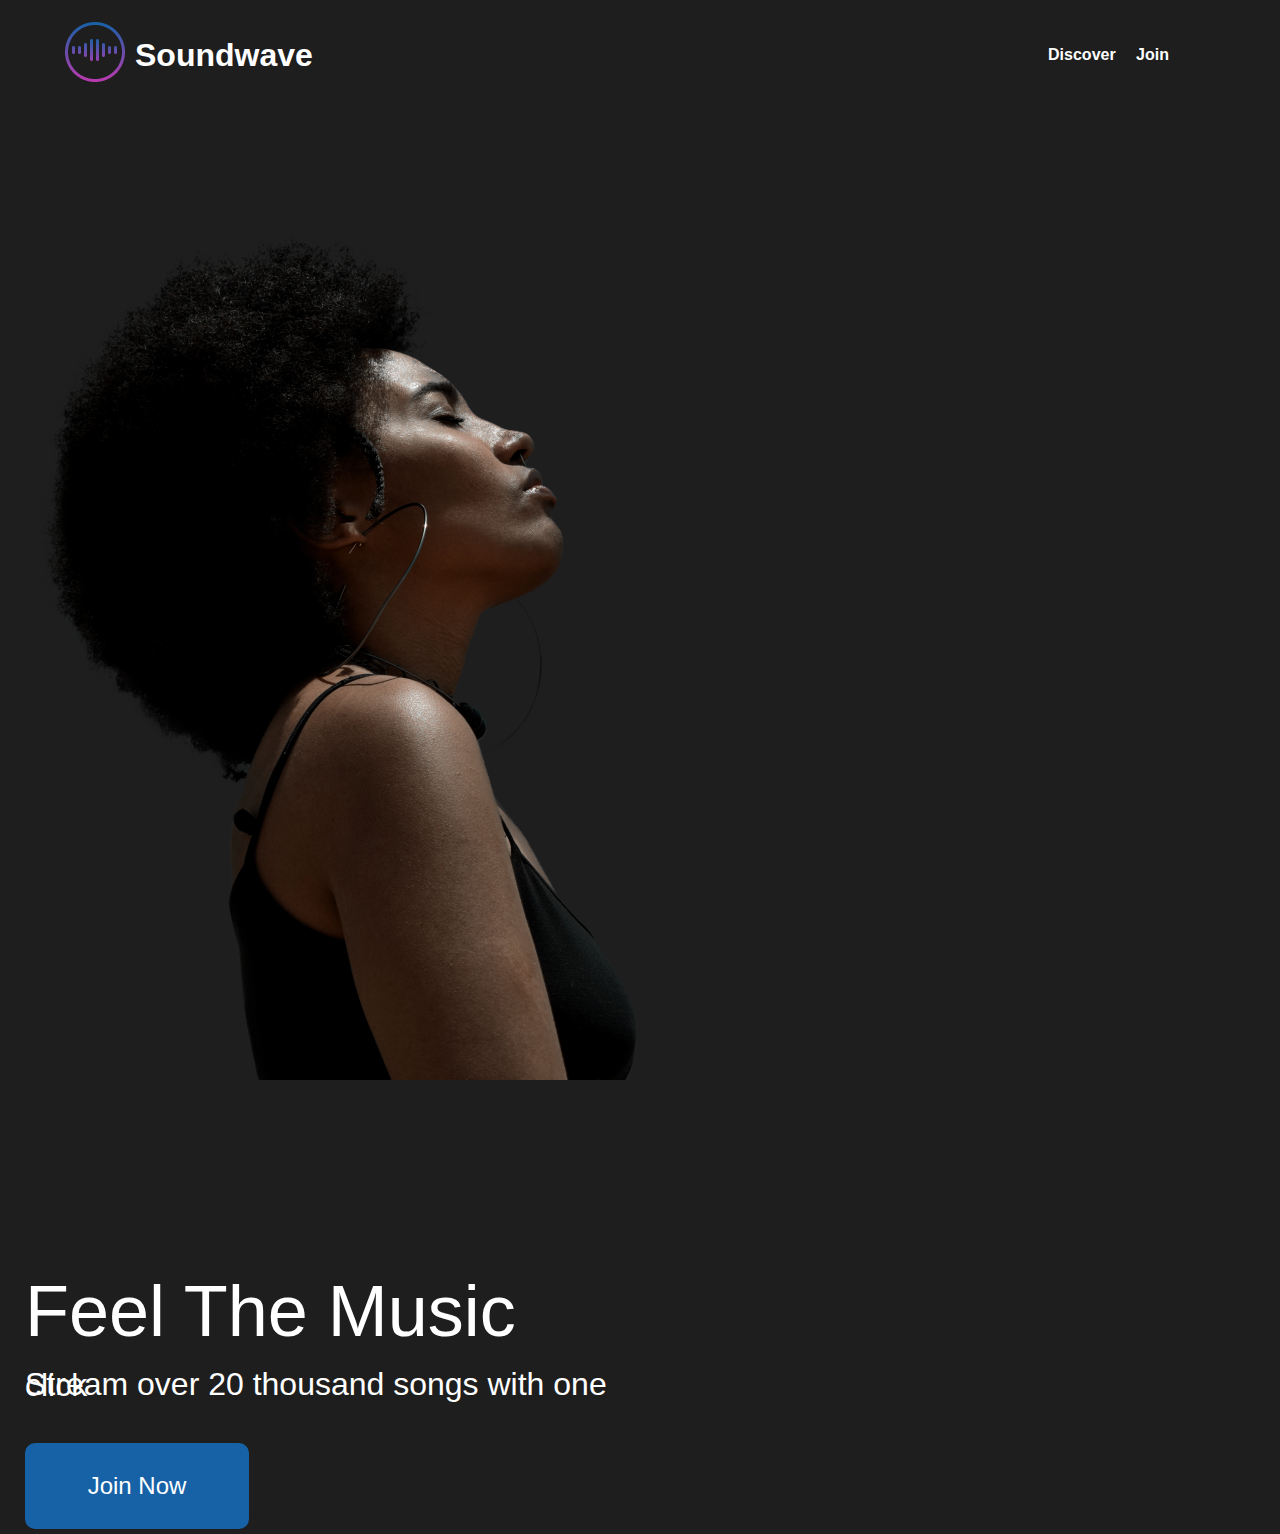
==== index.html @ f5bd326e "updated" ====
<!DOCTYPE Html>
<html>
    <head>
        <meta charset="UTF-8">
        <meta http-equiv="X-UA-Compatible" content="IE=edge">
        <meta name="viewport" content="width=device-width, initial-scale=1.0">
        <title>Soundwave</title>
        <link rel="stylesheet" type="text/css" href="../style/style.css">
    </head>
    <body>
        <div class="container">
            <div class="logo-brand">
                <div class="logo">
                    <img src="./images/Logo.png" alt="logo">
                </div> 
                <div class="brand_name">
                    <p>Soundwave</p>
                </div>
            </div>
            <div class="list-a">
                <ul>
                    <li>Discover</li>
                    <li>Join</li>
                </ul>
            </div>
        </div>
        <div class="container_a">
            <div class="landing_image">
                <source srcset="./images/landing-page-girl.png" media="(max-width: 600px)">
                <source srcset="./images/landing-page-girl.png" media="(max-width: 1500px)">
                <source srcset="./images/landing-page-girl.png">
                <img src="./images/landing-page-girl.png" alt="musicgirl">
            </div>
            <div class="stream">
                <p id="first-p">Feel The Music</p>
                <p id="sec-p">Stream over 20 thousand songs with one click</p>
                <button>Join Now</button>
            </div>
        </div>
    </body>
</html>
---- style/style.css ----
body {
    background-color: #1E1E1E;
    margin: 0;
    padding: 0;
    color: white;
    font-family: Arial, Helvetica, sans-serif;
}

.container {
    padding: 5px;
    color: #FFFFFF;
    font-weight: bold;
    overflow: hidden;
}

.logo-brand {
    width: 40%;
    margin-left: 60px;
    float: left;
    overflow: hidden;
}

.logo {
    width: 60px;
    margin-top: 17px;
    float: left;
}

.logo-brand img {
    width: 60px;
    height: 60px;
}

.brand_name {
    width: 190px;
    margin-left: 10px;
    font-size: 32px;
    float: left;
}

.list-a {
    width: 20%;
    margin: 17px 0px 0px 350px;
    text-align: right;
    float: left;
}

.list-a li {
    padding: 8px;
    display: inline-block;
    
}

.container_a {
    margin-top: 120px;
    overflow: hidden;
}

.landing_image {
    width: 45%;
    margin-left: 35px;
    float: left;
}

.landing_image img {
    width: 602px;
    height: 849px;
}

.stream {
    width: 50%;
    margin-top: 150px;
    margin-left: 20px;
    padding: 5px;
    line-height: 1px;
    float: left;
}

#first-p {
    font-size: 72px;
    word-spacing: -1;

}

#sec-p {
    font-size: 32px;
}

.stream button {
    background-color: #1762A7;
    width: 224px;
    height: 86px;
    margin-top: 25px;
    color: white;
    font-size: 24px;
    border: none;
    border-radius: 10px;
}
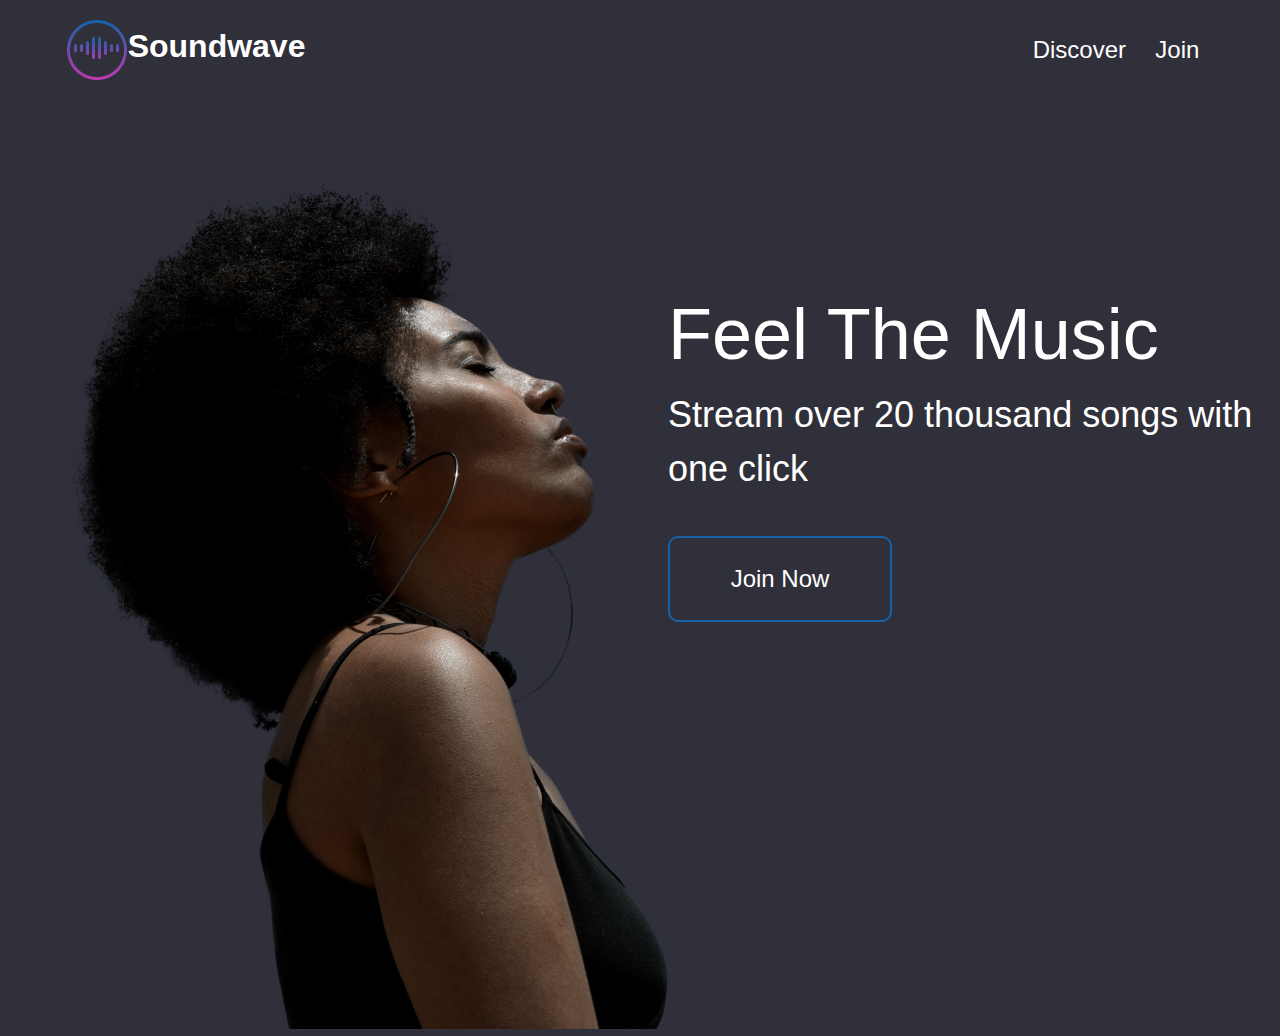
==== commit 1767c78c: "üpdated" ====
--- a/index.html
+++ b/index.html
@@ -5,30 +5,21 @@
         <meta http-equiv="X-UA-Compatible" content="IE=edge">
         <meta name="viewport" content="width=device-width, initial-scale=1.0">
         <title>Soundwave</title>
-        <link rel="stylesheet" type="text/css" href="../style/style.css">
+        <link rel="stylesheet" type="text/css" href="./style/style.css">
     </head>
     <body>
-        <div class="container">
+        <div class="top-nav">
             <div class="logo-brand">
-                <div class="logo">
-                    <img src="./images/Logo.png" alt="logo">
-                </div> 
-                <div class="brand_name">
-                    <p>Soundwave</p>
-                </div>
+                <img src="./images/Logo.png" alt="logo">
+                <p><a href="index.html">Soundwave</a></p>
             </div>
-            <div class="list-a">
-                <ul>
-                    <li>Discover</li>
-                    <li>Join</li>
-                </ul>
+            <div class="list_a">
+                <p><a href="discover.html">Discover</a></p>
+                <p><a href="#">Join</a></p>
             </div>
         </div>
         <div class="container_a">
             <div class="landing_image">
-                <source srcset="./images/landing-page-girl.png" media="(max-width: 600px)">
-                <source srcset="./images/landing-page-girl.png" media="(max-width: 1500px)">
-                <source srcset="./images/landing-page-girl.png">
                 <img src="./images/landing-page-girl.png" alt="musicgirl">
             </div>
             <div class="stream">
--- a/style/style.css
+++ b/style/style.css
@@ -1,98 +1,174 @@
 body {
-    background-color: #1E1E1E;
-    margin: 0;
-    padding: 0;
-    color: white;
-    font-family: Arial, Helvetica, sans-serif;
+  background-color: #2F303A;
+  margin: 0;
+  padding: 0;
+  font-family: 'Gill Sans', 'Gill Sans MT', Calibri, 'Trebuchet MS', sans-serif;
 }
 
-.container {
-    padding: 5px;
-    color: #FFFFFF;
-    font-weight: bold;
-    overflow: hidden;
+* {
+  padding: 0;
+  margin: 0;
+}
+
+.top-nav {
+  /*background-color: aqua;*/
+  margin-top: 20px;
+  display: flex;
+  flex-direction: row;
+  justify-content: space-between;
 }
 
 .logo-brand {
-    width: 40%;
-    margin-left: 60px;
-    float: left;
-    overflow: hidden;
-}
-
-.logo {
-    width: 60px;
-    margin-top: 17px;
-    float: left;
+  /*background-color: aquamarine;*/
+  width: 270px;
+  margin-left: 66px;
+  display: flex;
+  flex-direction: row;
+  justify-content: space-around;
 }
 
 .logo-brand img {
-    width: 60px;
-    height: 60px;
+  width: 60px;
+  height: 60px;
 }
 
-.brand_name {
-    width: 190px;
-    margin-left: 10px;
-    font-size: 32px;
-    float: left;
+.logo-brand p {
+  margin-right: 30px;
+  margin-top: 8px;
 }
 
-.list-a {
-    width: 20%;
-    margin: 17px 0px 0px 350px;
-    text-align: right;
-    float: left;
+.logo-brand a {
+  text-decoration: none;
+  color: white;
+  font-size: 32px;
+  font-weight: 900;
 }
 
-.list-a li {
-    padding: 8px;
-    display: inline-block;
-    
+.list_a {
+  /*background-color: blanchedalmond;*/
+  width: 196px;
+  margin-right: 66px;
+  display: flex;
+  flex-direction: row;
+  justify-content: space-around;
+  align-items: center;
+}
+
+.list_a a {
+  text-decoration: none;
+  color: white;
+  font-size: 24px;
 }
 
 .container_a {
-    margin-top: 120px;
-    overflow: hidden;
+  /*background-color: blue;*/
+  margin-top: 100px;
+  display: flex;
+  flex-direction: row;
+  line-height: 1.5;
 }
 
 .landing_image {
-    width: 45%;
-    margin-left: 35px;
-    float: left;
+  margin-left: 66px;
 }
 
 .landing_image img {
-    width: 602px;
-    height: 849px;
+  width: 602px;
+  height: 849px;
 }
 
 .stream {
-    width: 50%;
-    margin-top: 150px;
-    margin-left: 20px;
-    padding: 5px;
-    line-height: 1px;
-    float: left;
+  /*background-color: aquamarine;*/
+  width: 825px;
+  height: 326px;
+  margin-top: 100px;
+  color: white;
 }
 
+
 #first-p {
-    font-size: 72px;
-    word-spacing: -1;
-
+  font-size: 72px;
 }
 
 #sec-p {
-    font-size: 32px;
+  font-size: 36px;
 }
 
+
 .stream button {
-    background-color: #1762A7;
-    width: 224px;
-    height: 86px;
-    margin-top: 25px;
-    color: white;
-    font-size: 24px;
-    border: none;
-    border-radius: 10px;
-}+  background-color: #2F303A;
+  width: 224px;
+  height: 86px;
+  margin-top: 40px;
+  color: white;
+  font-size: 24px;
+  border: 2px solid #1762A7;
+  border-radius: 10px;
+}
+
+.stream button:hover {
+  background-color: #1762A7;
+  transition: 1.5s;
+}
+
+/*Discover page*/
+.topnav {
+  margin-top: 20px;
+}
+
+.album {
+  /*background-color: red;*/
+  margin-top: 100px;
+  display: flex;
+  flex-direction: row;
+  justify-content: space-between;
+  color: white;
+}
+
+.album-sec {
+  /*background-color: #1762A7;*/
+  height: 409px;
+  margin-left: 66px;
+  flex-basis: 50%;
+  display: flex;
+  flex-direction: column;
+  justify-content: space-between;
+}
+
+.cover {
+  /*background-color: aqua;*/
+  margin-right: 46px;
+  flex-basis: 40%;
+}
+
+.album-logo {
+  /*background-color: bisque;*/
+  display: flex;
+}
+
+.box {
+  background-color: #202027;
+  width: 134px;
+  height: 146px;
+  margin: 10px;
+  line-height: 2;
+  display: flex;
+  flex-direction: column;
+  justify-content: center;
+  align-items: center;
+}
+
+.text-heading {
+  font-size: 62px;
+}
+
+.cover img {
+  width: 409px;
+  height: 409px
+}
+
+.textsec {
+  margin-left: 10px;
+  font-size: 26px;
+}
+
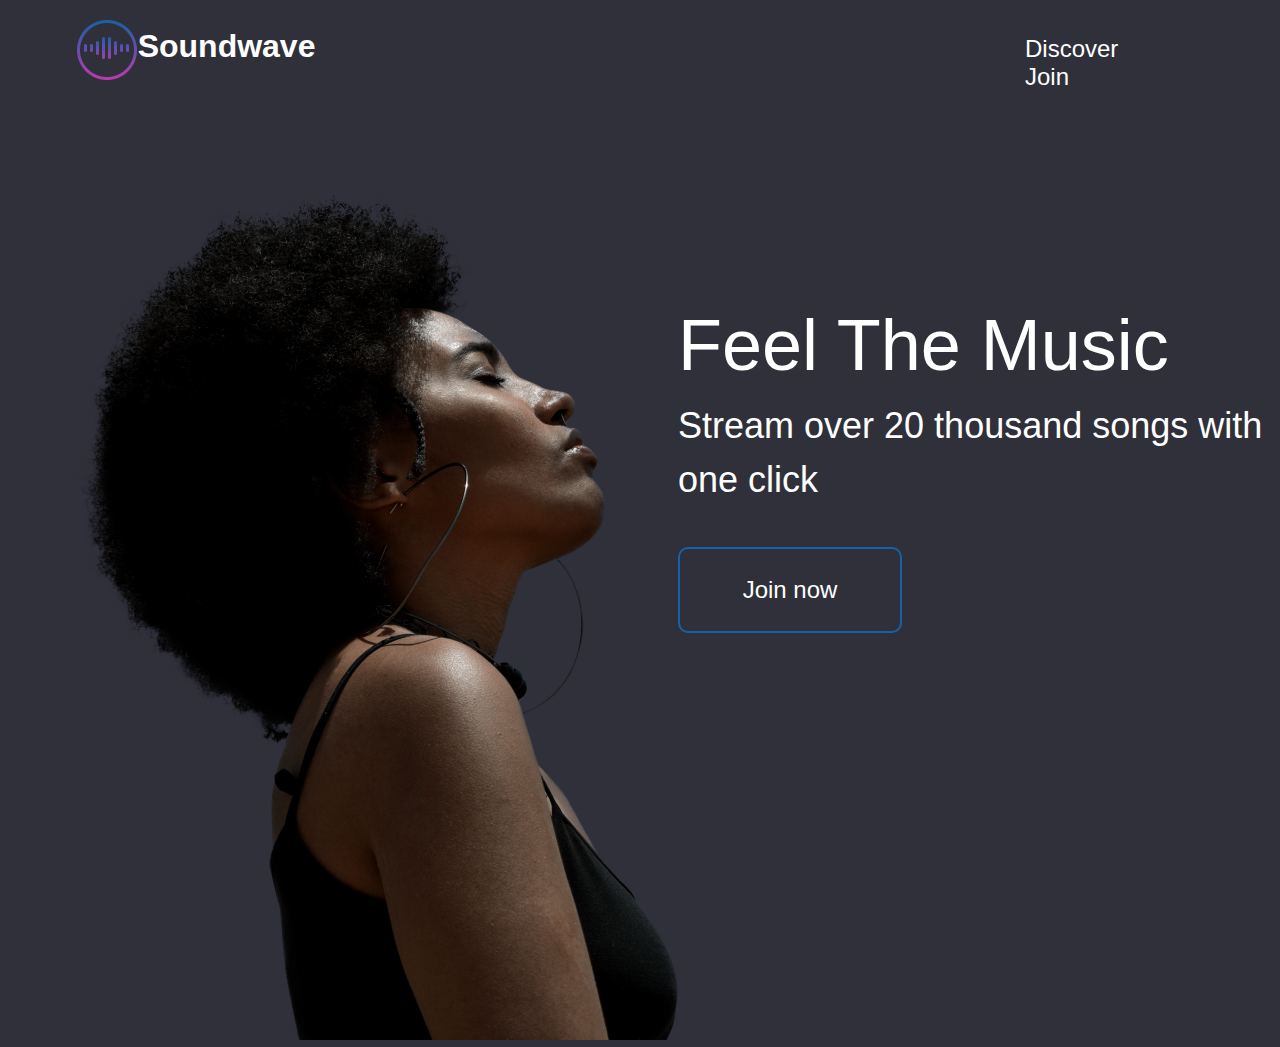
==== commit c5c251f6: "updated" ====
--- a/index.html
+++ b/index.html
@@ -14,8 +14,10 @@
                 <p><a href="index.html">Soundwave</a></p>
             </div>
             <div class="list_a">
-                <p><a href="discover.html">Discover</a></p>
-                <p><a href="#">Join</a></p>
+                <ul>
+                    <li><a href="discover.html">Discover</a></li>
+                    <li><a href="login.html">Join</a></li>
+                </ul>
             </div>
         </div>
         <div class="container_a">
@@ -25,7 +27,7 @@
             <div class="stream">
                 <p id="first-p">Feel The Music</p>
                 <p id="sec-p">Stream over 20 thousand songs with one click</p>
-                <button>Join Now</button>
+                <p><input type="button" value="Join now"></p>
             </div>
         </div>
     </body>
--- a/style/style.css
+++ b/style/style.css
@@ -21,7 +21,7 @@
 .logo-brand {
   /*background-color: aquamarine;*/
   width: 270px;
-  margin-left: 66px;
+  margin-left: 76px;
   display: flex;
   flex-direction: row;
   justify-content: space-around;
@@ -47,11 +47,14 @@
 .list_a {
   /*background-color: blanchedalmond;*/
   width: 196px;
-  margin-right: 66px;
-  display: flex;
-  flex-direction: row;
-  justify-content: space-around;
-  align-items: center;
+  margin-right: 76px;
+  margin-top: 15px;
+ 
+}
+
+.list_a li {
+  padding: 17px;
+  display: inline; 
 }
 
 .list_a a {
@@ -69,7 +72,7 @@
 }
 
 .landing_image {
-  margin-left: 66px;
+  margin-left: 76px;
 }
 
 .landing_image img {
@@ -95,7 +98,7 @@
 }
 
 
-.stream button {
+.stream input {
   background-color: #2F303A;
   width: 224px;
   height: 86px;
@@ -106,7 +109,7 @@
   border-radius: 10px;
 }
 
-.stream button:hover {
+.stream input:hover {
   background-color: #1762A7;
   transition: 1.5s;
 }
@@ -128,7 +131,7 @@
 .album-sec {
   /*background-color: #1762A7;*/
   height: 409px;
-  margin-left: 66px;
+  margin-left: 76px;
   flex-basis: 50%;
   display: flex;
   flex-direction: column;
@@ -172,3 +175,104 @@
   font-size: 26px;
 }
 
+/*login page*/
+.login_page {
+  /*background-color: #1762A7;*/
+  margin-top: 100px;
+  padding: 5px;
+  color: white;
+  display: flex;
+  flex-direction: row;
+  justify-content: space-around;
+}
+
+.join-text {
+  margin-left: 68px;
+  font-size: 72px;
+  align-self: center;
+}
+
+.join-text span {
+  font-size: 92px;
+  color: #BC3AB0;
+}
+
+.form_a {
+  background-color: #202027;
+  width: 36%;
+  height: 417px;
+  margin-left: 80px;
+  padding: 10px;
+  line-height: 2;
+}
+
+.form_a form {
+  width: 87%;
+  margin: auto;
+  padding: 3px;
+  font-size: 24px;
+}
+
+.form_a input {
+  background-color: #202027;
+  width: 380px;
+  padding: 15px;
+  border: 1px solid #1762A7;
+  border-radius: 7px;
+}
+
+.form_a p {
+  margin-left: 5px;
+}
+
+.join_button input {
+  width: 413px;
+  margin-top: 33px;
+  border: none;
+  background-color: #1762A7;
+  color: white;
+  font-size: 18px;
+}
+
+.footer-end {
+  background-color: #202027;
+  margin-top: 30px;
+  padding: 5px;
+  display: flex;
+  flex-direction: row;
+  justify-content: space-between;
+}
+
+.footer-end a {
+  color: white;
+  text-decoration: none;
+  font-weight: 600;
+}
+
+.about-sec {
+  margin-left: 76px;
+  align-self: center;
+  font-weight: 600;
+}
+
+.about-sec li {
+  padding: 5px;
+  display: inline;
+}
+
+.social-icon {
+  margin-right: 76px;
+  margin-top: 10px;
+  font-size: smaller;
+}
+
+.social-icon li {
+  padding: 5px;
+  display: inline;
+}
+
+.social-icon span {
+ padding: 3px;
+ }
+
+
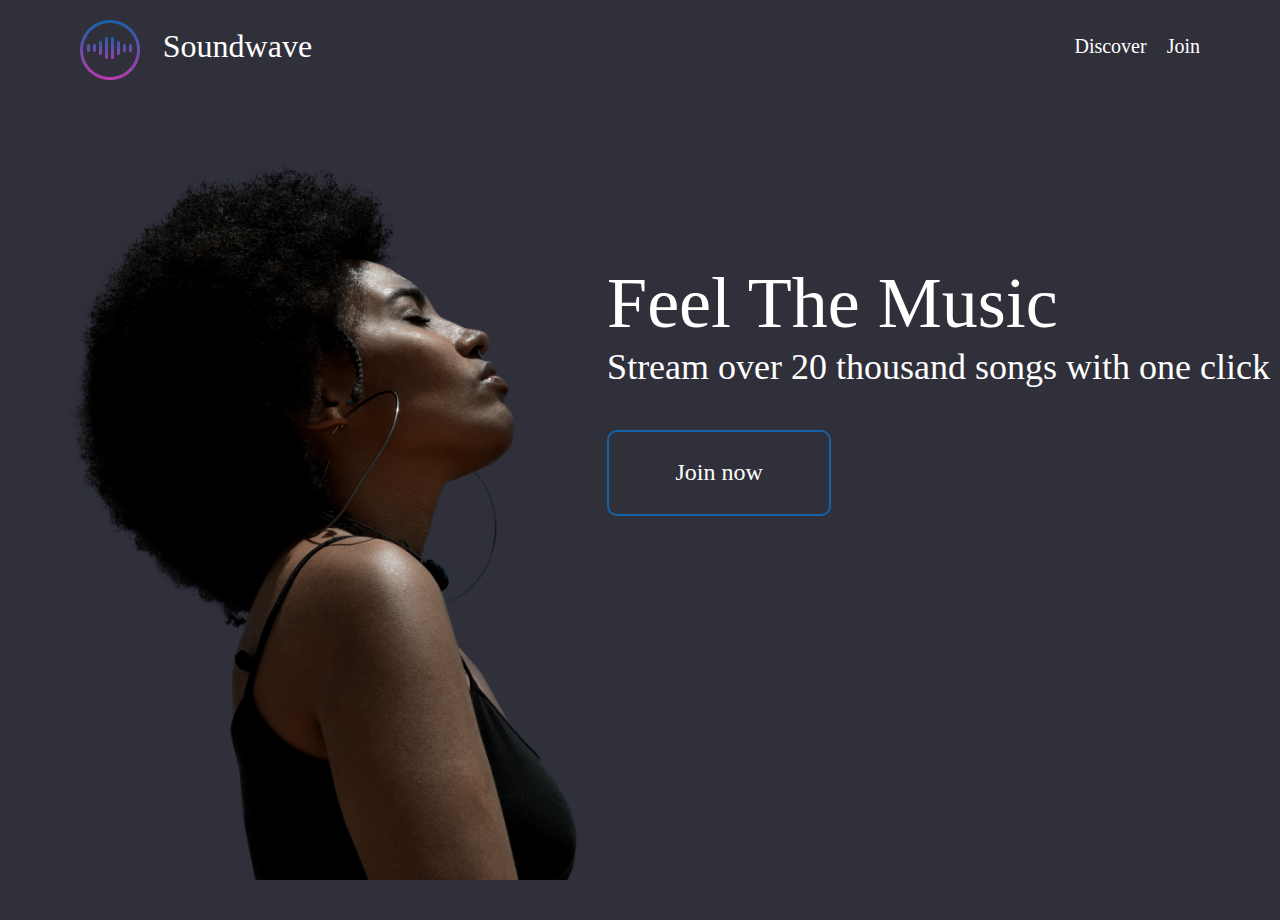
==== commit 2a6df8f3: "updated" ====
--- a/index.html
+++ b/index.html
@@ -8,27 +8,29 @@
         <link rel="stylesheet" type="text/css" href="./style/style.css">
     </head>
     <body>
-        <div class="top-nav">
-            <div class="logo-brand">
-                <img src="./images/Logo.png" alt="logo">
-                <p><a href="index.html">Soundwave</a></p>
+        <section class="container">
+            <div class="top-nav">
+                <div class="logo-brand">
+                    <img src="./images/Logo.png" alt="logo">
+                    <p><a href="index.html">Soundwave</a></p>
+                </div>
+                <div class="list_a">
+                    <ul class="list_b">
+                        <li><a href="discover.html">Discover</a></li>
+                        <li><a href="login.html">Join</a></li>
+                    </ul>
+                </div>
             </div>
-            <div class="list_a">
-                <ul>
-                    <li><a href="discover.html">Discover</a></li>
-                    <li><a href="login.html">Join</a></li>
-                </ul>
+            <div class="container_a">
+                <div class="landing_image">
+                    <!--<img src="./images/landing-page-girl.png" alt="musicgirl">-->
+                </div>
+                <div class="stream">
+                    <p id="first-p">Feel The Music</p>
+                    <p id="sec-p">Stream over 20 thousand songs with one click</p>
+                    <p><input type="button" value="Join now"></p>
+                </div>
             </div>
-        </div>
-        <div class="container_a">
-            <div class="landing_image">
-                <img src="./images/landing-page-girl.png" alt="musicgirl">
-            </div>
-            <div class="stream">
-                <p id="first-p">Feel The Music</p>
-                <p id="sec-p">Stream over 20 thousand songs with one click</p>
-                <p><input type="button" value="Join now"></p>
-            </div>
-        </div>
+        </section>
     </body>
 </html>--- a/style/style.css
+++ b/style/style.css
@@ -1,17 +1,21 @@
 body {
   background-color: #2F303A;
-  margin: 0;
-  padding: 0;
-  font-family: 'Gill Sans', 'Gill Sans MT', Calibri, 'Trebuchet MS', sans-serif;
+  overflow: hidden;
 }
 
 * {
   padding: 0;
   margin: 0;
+  font-family: Poppins;
+}
+
+.container {
+  width: 100%;
+  height: 100vh;
+  
 }
 
 .top-nav {
-  /*background-color: aqua;*/
   margin-top: 20px;
   display: flex;
   flex-direction: row;
@@ -19,7 +23,6 @@
 }
 
 .logo-brand {
-  /*background-color: aquamarine;*/
   width: 270px;
   margin-left: 76px;
   display: flex;
@@ -41,51 +44,61 @@
   text-decoration: none;
   color: white;
   font-size: 32px;
-  font-weight: 900;
+  font-weight: 400;
+  margin-left: 15px;
 }
 
 .list_a {
-  /*background-color: blanchedalmond;*/
-  width: 196px;
-  margin-right: 76px;
-  margin-top: 15px;
+  width: 200px;
+  margin-right: 70px;
+  margin-top: 5px;
  
 }
 
-.list_a li {
-  padding: 17px;
-  display: inline; 
+.list_b {
+  display: flex; 
+  justify-content: flex-end;
+}
+
+.list_b li {
+  display: flex;
+  padding: 10px;
 }
 
 .list_a a {
   text-decoration: none;
   color: white;
-  font-size: 24px;
+  font-size: 20px;
 }
 
 .container_a {
-  /*background-color: blue;*/
-  margin-top: 100px;
-  display: flex;
-  flex-direction: row;
-  line-height: 1.5;
+  width: 100%;
+  height: 80vh;
+  margin-top: 80px;
+  display: flex;
+  flex-direction: row;
+  position: relative;
 }
 
 .landing_image {
-  margin-left: 76px;
-}
-
-.landing_image img {
-  width: 602px;
-  height: 849px;
+  margin-left: 66px;
+  flex-basis: 40%;
+  background-image: url(../images/landing-page-girl.png);
+  background-repeat: no-repeat;
+  background-size: contain;
+  background-position: left;
+  
 }
 
 .stream {
-  /*background-color: aquamarine;*/
-  width: 825px;
-  height: 326px;
-  margin-top: 100px;
-  color: white;
+  flex-basis: 52%;
+  display: flex;
+  flex-direction: column;
+  color: white;
+  line-height: 1.2;
+  position: absolute;
+  right: 10px;
+  top: 100px;
 }
 
 
@@ -120,7 +133,6 @@
 }
 
 .album {
-  /*background-color: red;*/
   margin-top: 100px;
   display: flex;
   flex-direction: row;
@@ -129,7 +141,6 @@
 }
 
 .album-sec {
-  /*background-color: #1762A7;*/
   height: 409px;
   margin-left: 76px;
   flex-basis: 50%;
@@ -139,13 +150,11 @@
 }
 
 .cover {
-  /*background-color: aqua;*/
-  margin-right: 46px;
+  margin-left: 6px;
   flex-basis: 40%;
 }
 
 .album-logo {
-  /*background-color: bisque;*/
   display: flex;
 }
 
@@ -166,7 +175,7 @@
 }
 
 .cover img {
-  width: 409px;
+  width: 439px;
   height: 409px
 }
 
@@ -177,8 +186,8 @@
 
 /*login page*/
 .login_page {
-  /*background-color: #1762A7;*/
-  margin-top: 100px;
+  width: 100%;
+  margin-top: 20px;
   padding: 5px;
   color: white;
   display: flex;
@@ -195,20 +204,22 @@
 .join-text span {
   font-size: 92px;
   color: #BC3AB0;
+  font-weight: 600;
 }
 
 .form_a {
   background-color: #202027;
-  width: 36%;
+  width: 34%;
   height: 417px;
   margin-left: 80px;
   padding: 10px;
   line-height: 2;
+  border-radius: 10px;
 }
 
 .form_a form {
-  width: 87%;
   margin: auto;
+  margin-left: 20px;
   padding: 3px;
   font-size: 24px;
 }
@@ -216,7 +227,7 @@
 .form_a input {
   background-color: #202027;
   width: 380px;
-  padding: 15px;
+  padding: 13px;
   border: 1px solid #1762A7;
   border-radius: 7px;
 }
@@ -274,5 +285,3 @@
 .social-icon span {
  padding: 3px;
  }
-
-
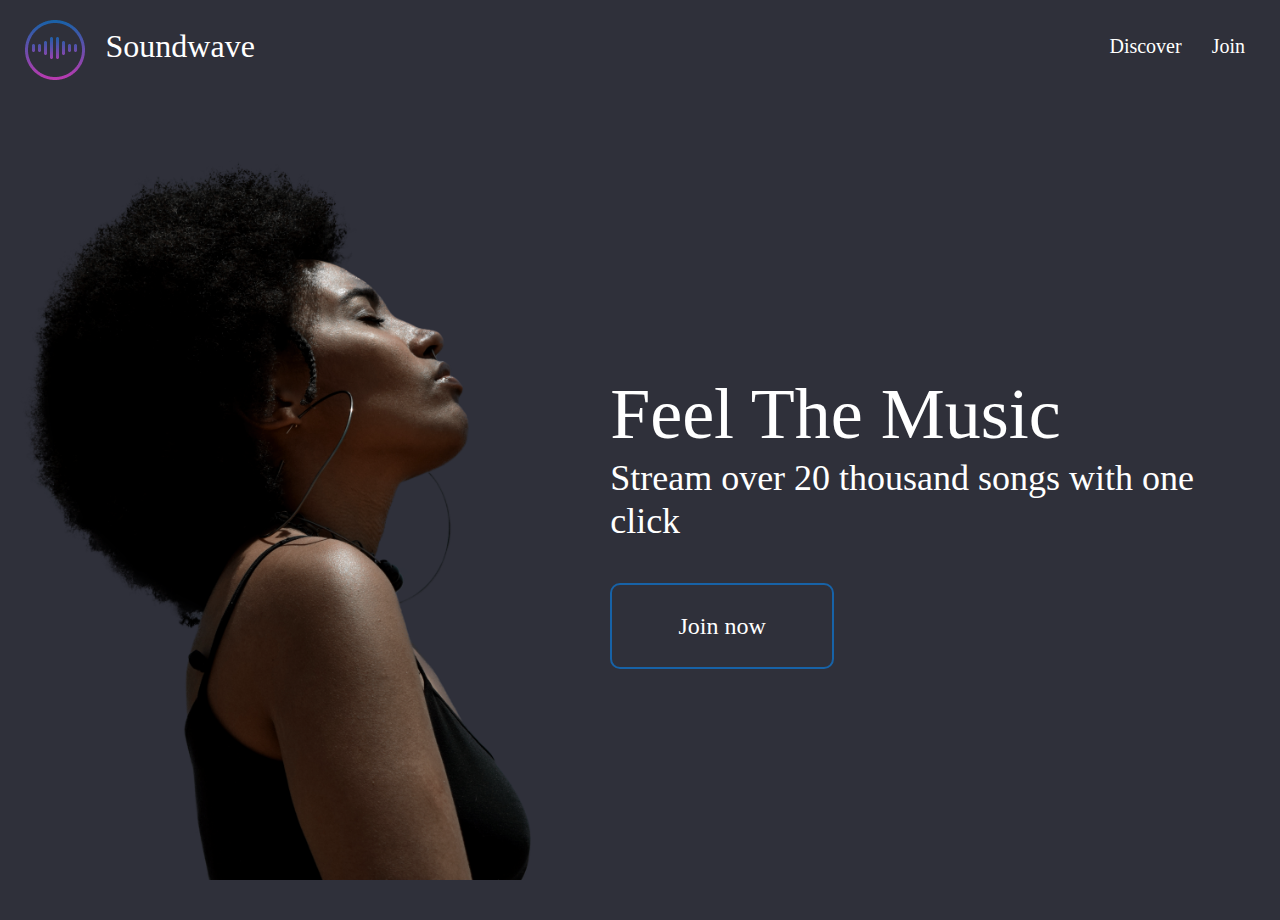
==== commit 32c49849: "updated" ====
--- a/index.html
+++ b/index.html
@@ -6,29 +6,39 @@
         <meta name="viewport" content="width=device-width, initial-scale=1.0">
         <title>Soundwave</title>
         <link rel="stylesheet" type="text/css" href="./style/style.css">
+        <link rel="stylesheet" type="text/css" href="./style/animate.css">
+        <link rel="stylesheet" href="https://cdnjs.cloudflare.com/ajax/libs/animate.css/4.1.1/animate.min.css"/>
     </head>
     <body>
         <section class="container">
-            <div class="top-nav">
-                <div class="logo-brand">
-                    <img src="./images/Logo.png" alt="logo">
-                    <p><a href="index.html">Soundwave</a></p>
-                </div>
-                <div class="list_a">
-                    <ul class="list_b">
-                        <li><a href="discover.html">Discover</a></li>
-                        <li><a href="login.html">Join</a></li>
-                    </ul>
+            <div class="section-a">
+                <div class="inner_container">
+                    <div class="top-nav">
+                        <div class="logo-brand">
+                            <img src="./images/Logo.png" alt="logo">
+                            <p><a href="index.html">Soundwave</a></p>
+                        </div>
+                        <div class="list_a">
+                            <ul class="list_b">
+                                <li><a href="discover.html">Discover</a></li>
+                                <li><a href="login.html">Join</a></li>
+                            </ul>
+                        </div>
+                    </div>
                 </div>
             </div>
-            <div class="container_a">
-                <div class="landing_image">
-                    <!--<img src="./images/landing-page-girl.png" alt="musicgirl">-->
-                </div>
-                <div class="stream">
-                    <p id="first-p">Feel The Music</p>
-                    <p id="sec-p">Stream over 20 thousand songs with one click</p>
-                    <p><input type="button" value="Join now"></p>
+            <div class="section_b">
+                <div class="inner_container">
+                    <div class="container_a">
+                        <div class="landing_image animate__animated animate__backInLeft">
+                            <!--<img src="./images/landing-page-girl.png" alt="musicgirl">-->
+                        </div>
+                        <div class="stream">
+                            <p class="first-p">Feel The Music</p>
+                            <p class="sec-p">Stream over 20 thousand songs with one click</p>
+                            <p><input type="button" value="Join now"></p>
+                        </div>
+                    </div>
                 </div>
             </div>
         </section>
--- a/style/style.css
+++ b/style/style.css
@@ -15,6 +15,12 @@
   
 }
 
+.inner_container {
+  width: 100%;
+  max-width: 1240px;
+  margin: 0px auto;
+}
+
 .top-nav {
   margin-top: 20px;
   display: flex;
@@ -24,7 +30,6 @@
 
 .logo-brand {
   width: 270px;
-  margin-left: 76px;
   display: flex;
   flex-direction: row;
   justify-content: space-around;
@@ -36,6 +41,7 @@
 }
 
 .logo-brand p {
+  padding-left: 10px;
   margin-right: 30px;
   margin-top: 8px;
 }
@@ -45,14 +51,10 @@
   color: white;
   font-size: 32px;
   font-weight: 400;
-  margin-left: 15px;
 }
 
 .list_a {
   width: 200px;
-  margin-right: 70px;
-  margin-top: 5px;
- 
 }
 
 .list_b {
@@ -62,7 +64,7 @@
 
 .list_b li {
   display: flex;
-  padding: 10px;
+  padding: 15px;
 }
 
 .list_a a {
@@ -81,8 +83,7 @@
 }
 
 .landing_image {
-  margin-left: 66px;
-  flex-basis: 40%;
+  width: 602px;
   background-image: url(../images/landing-page-girl.png);
   background-repeat: no-repeat;
   background-size: contain;
@@ -91,22 +92,21 @@
 }
 
 .stream {
-  flex-basis: 52%;
-  display: flex;
-  flex-direction: column;
+  display: flex;
+  flex-direction: column;
+  justify-content: center;
   color: white;
   line-height: 1.2;
-  position: absolute;
   right: 10px;
   top: 100px;
 }
 
 
-#first-p {
+.first-p {
   font-size: 72px;
 }
 
-#sec-p {
+.sec-p {
   font-size: 36px;
 }
 
@@ -142,16 +142,9 @@
 
 .album-sec {
   height: 409px;
-  margin-left: 76px;
-  flex-basis: 50%;
-  display: flex;
-  flex-direction: column;
-  justify-content: space-between;
-}
-
-.cover {
-  margin-left: 6px;
-  flex-basis: 40%;
+  display: flex;
+  flex-direction: column;
+  justify-content: space-between;
 }
 
 .album-logo {
@@ -162,12 +155,15 @@
   background-color: #202027;
   width: 134px;
   height: 146px;
-  margin: 10px;
   line-height: 2;
   display: flex;
   flex-direction: column;
   justify-content: center;
   align-items: center;
+}
+
+.box2 , .box3 {
+  margin-left: 15px;
 }
 
 .text-heading {
@@ -180,7 +176,6 @@
 }
 
 .textsec {
-  margin-left: 10px;
   font-size: 26px;
 }
 
@@ -192,7 +187,7 @@
   color: white;
   display: flex;
   flex-direction: row;
-  justify-content: space-around;
+  justify-content: space-between;
 }
 
 .join-text {
@@ -209,18 +204,14 @@
 
 .form_a {
   background-color: #202027;
-  width: 34%;
-  height: 417px;
-  margin-left: 80px;
-  padding: 10px;
+  padding: 10px 20px 0px 20px;
   line-height: 2;
   border-radius: 10px;
 }
 
 .form_a form {
-  margin: auto;
-  margin-left: 20px;
-  padding: 3px;
+  display: flex;
+  flex-direction: column;
   font-size: 24px;
 }
 
@@ -239,14 +230,18 @@
 .join_button input {
   width: 413px;
   margin-top: 33px;
+  margin-bottom: 33px;
   border: none;
   background-color: #1762A7;
   color: white;
   font-size: 18px;
 }
 
+footer {
+  background-color: #202027;
+}
+
 .footer-end {
-  background-color: #202027;
   margin-top: 30px;
   padding: 5px;
   display: flex;
@@ -261,7 +256,6 @@
 }
 
 .about-sec {
-  margin-left: 76px;
   align-self: center;
   font-weight: 600;
 }
@@ -272,7 +266,6 @@
 }
 
 .social-icon {
-  margin-right: 76px;
   margin-top: 10px;
   font-size: smaller;
 }
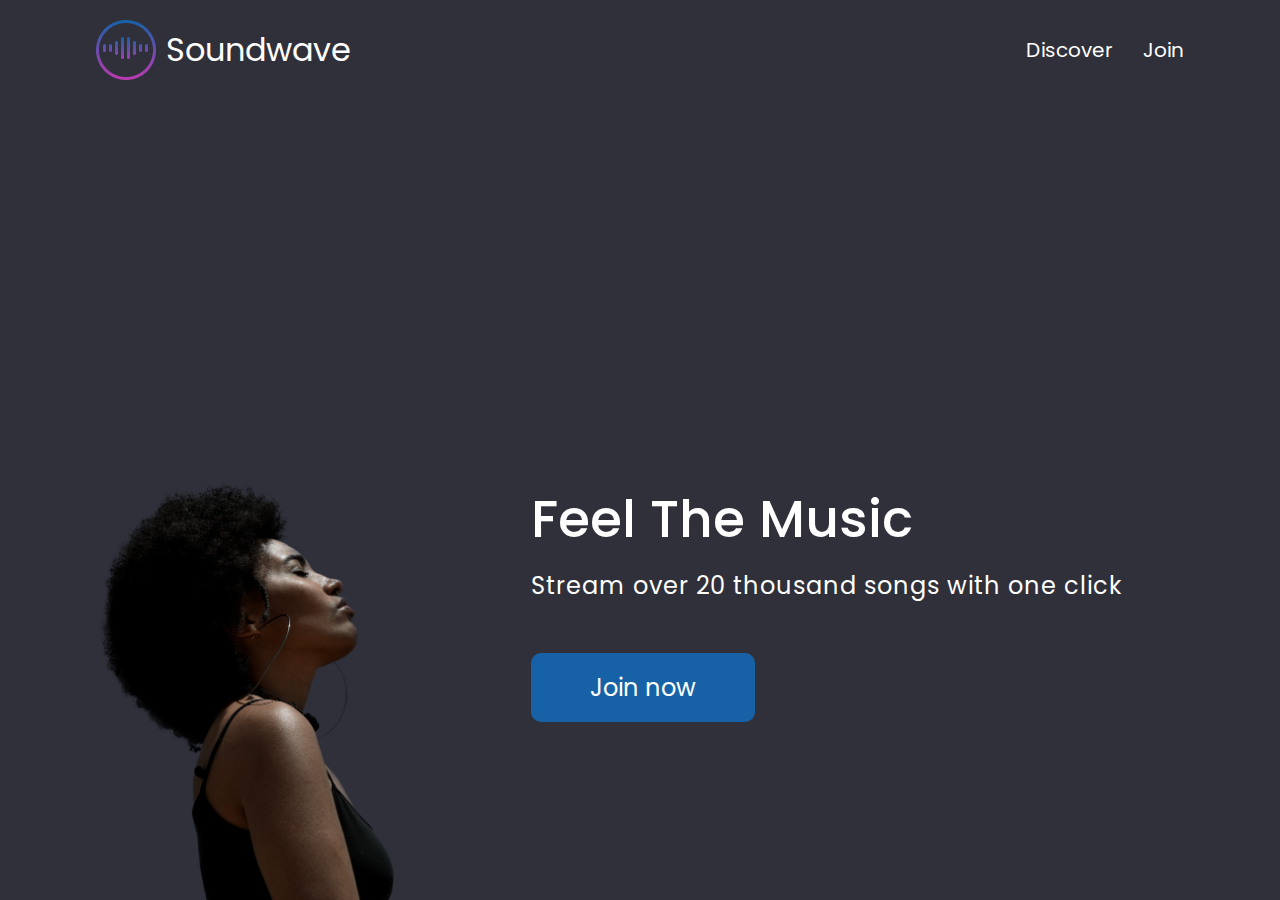
==== commit 3371ddab: "updated" ====
--- a/index.html
+++ b/index.html
@@ -5,42 +5,50 @@
         <meta http-equiv="X-UA-Compatible" content="IE=edge">
         <meta name="viewport" content="width=device-width, initial-scale=1.0">
         <title>Soundwave</title>
+        <link rel="preconnect" href="https://fonts.googleapis.com">
+        <link rel="preconnect" href="https://fonts.gstatic.com" crossorigin>
+        <link rel="stylesheet" type="text/css" href="./style/fontawesome/css/all.css">
+        <link href="https://fonts.googleapis.com/css2?family=Poppins:ital,wght@0,100;0,200;0,300;0,400;0,500;0,600;0,700;0,800;0,900;1,100;1,200;1,300;1,400;1,500;1,600;1,700;1,800;1,900&display=swap" rel="stylesheet">
         <link rel="stylesheet" type="text/css" href="./style/style.css">
-        <link rel="stylesheet" type="text/css" href="./style/animate.css">
         <link rel="stylesheet" href="https://cdnjs.cloudflare.com/ajax/libs/animate.css/4.1.1/animate.min.css"/>
     </head>
-    <body>
-        <section class="container">
-            <div class="section-a">
-                <div class="inner_container">
-                    <div class="top-nav">
-                        <div class="logo-brand">
-                            <img src="./images/Logo.png" alt="logo">
-                            <p><a href="index.html">Soundwave</a></p>
-                        </div>
-                        <div class="list_a">
-                            <ul class="list_b">
-                                <li><a href="discover.html">Discover</a></li>
-                                <li><a href="login.html">Join</a></li>
+    <body class="bodyvh">
+        <header class="header">
+            <div class="max_width">
+                <div class="header-nav">
+                    <div class="header-logo-brand">
+                        <div></div>
+                        <p><a href="index.html">Soundwave</a></p>
+                    </div>
+                    <nav class="header-nav-container">
+                        <button class="mobile-nav-button">
+                            <span><i class="fa fa-bars"></i></span>
+                        </button>
+                        <div class="header-nav-container-list">
+                            <ul class="header-nav-container-list-bars">
+                                <li><a class="nav-link" href="discover.html">Discover</a></li>
+                                <li><a class="nav-link" href="login.html">Join</a></li>
                             </ul>
                         </div>
+                    </nav>
+                </div>
+            </div>
+        </header>
+        <section class="music">
+            <div class="max_width">
+                <div class="music-section">
+                    <div class="images-for-landingpage">
+                        <div class="music-section-landingpage animate__animated animate__backInLeft"></div>
+                        <!-- <img src="./images/landing-page-girl.png" class="mobile-landing-page"> -->
+                    </div>
+                    <div class="music-section-stream animate__animated animate__backInRight">
+                        <p class="music-section-stream-first">Feel The Music</p>
+                        <p class="music-section-stream-second">Stream over 20 thousand songs with one click</p>
+                        <p class="music-section-stream-link"><a href="login.html">Join now</a></p>
                     </div>
                 </div>
-            </div>
-            <div class="section_b">
-                <div class="inner_container">
-                    <div class="container_a">
-                        <div class="landing_image animate__animated animate__backInLeft">
-                            <!--<img src="./images/landing-page-girl.png" alt="musicgirl">-->
-                        </div>
-                        <div class="stream">
-                            <p class="first-p">Feel The Music</p>
-                            <p class="sec-p">Stream over 20 thousand songs with one click</p>
-                            <p><input type="button" value="Join now"></p>
-                        </div>
-                    </div>
-                </div>
-            </div>
+            </div> 
         </section>
+        <script src="./script/script.js"></script>
     </body>
 </html>--- a/style/style.css
+++ b/style/style.css
@@ -1,183 +1,364 @@
 body {
+  padding: 0;
+  margin: 0;
   background-color: #2F303A;
-  overflow: hidden;
+  font-family: 'Poppins', sans-serif;
+  box-sizing: border-box;
+  /* display: flex;
+  flex-direction: column; */
 }
 
 * {
   padding: 0;
   margin: 0;
-  font-family: Poppins;
-}
-
-.container {
+}
+
+.bodyvh {
   width: 100%;
   height: 100vh;
-  
-}
-
-.inner_container {
+  overflow: hidden;
+}
+
+.max_width {
   width: 100%;
-  max-width: 1240px;
+  max-width: 85%;
   margin: 0px auto;
 }
 
-.top-nav {
-  margin-top: 20px;
+.header-nav {
+  padding: 20px 0px;
   display: flex;
   flex-direction: row;
   justify-content: space-between;
-}
-
-.logo-brand {
-  width: 270px;
+  align-items: center;
+}
+
+.header-logo-brand {
+  width: 50%;
   display: flex;
   flex-direction: row;
-  justify-content: space-around;
-}
-
-.logo-brand img {
+  align-items: center;
+}
+
+.header-logo-brand div {
   width: 60px;
   height: 60px;
-}
-
-.logo-brand p {
+  background-image: url(../images/Logo.png);
+  background-size: contain;
+  background-position: center;
+  background-repeat: no-repeat;
+}
+
+.header-logo-brand p {
   padding-left: 10px;
-  margin-right: 30px;
-  margin-top: 8px;
-}
-
-.logo-brand a {
+}
+
+.header-logo-brand a {
   text-decoration: none;
   color: white;
   font-size: 32px;
   font-weight: 400;
 }
 
-.list_a {
-  width: 200px;
-}
-
-.list_b {
+.header-nav-container {
+  width: 50%;
+}
+
+.header-nav-container {
+  display: flex;
+  justify-content: flex-end;
+  align-items: center;
+}
+
+.header-nav-container-list-bars {
   display: flex; 
-  justify-content: flex-end;
-}
-
-.list_b li {
-  display: flex;
-  padding: 15px;
-}
-
-.list_a a {
+  align-items: center;
+  list-style: none;
+}
+
+.header-nav-container-list-bars li {
+  margin-left: 30px;
+}
+
+.header-nav-container-list-bars a {
   text-decoration: none;
   color: white;
   font-size: 20px;
 }
 
-.container_a {
+.mobile-nav-button {
+  display: none;
+}
+
+@media (max-width: 768px) {
+  .header-logo-brand div {
+    width: 45px;
+    height: 45px;
+  }
+
+  .header-logo-brand a {
+    font-size: 20px;
+  }
+
+  .header-nav-container-list-bars {
+    width: 30%;
+    background-color: #1f1f20;
+    position: fixed;
+    right: -100%;
+    top: 5em;
+    flex-direction: column;
+    transition: 0.3s;
+  }
+
+  .mobile-nav-button {
+    display: block;
+    cursor: pointer;
+    background-color: transparent;
+    border: none;
+    outline: none;
+  }
+
+  .mobile-nav-button i {
+    font-size: 20px;
+    color:white;
+  }
+
+  .header-nav-container-list-bars {
+    align-items: flex-start;
+  }
+
+  .header-nav-container-list-bars.active {
+    right: 10px;
+  }
+
+  .header-nav-container-list-bars li {
+    margin: 20px 0px 10px 20px;
+  }
+
+  .header-nav-container-list-bars a {
+    font-size: 18px;
+  }
+}
+/* header ends here */
+/* music section start here */
+.music {
   width: 100%;
-  height: 80vh;
-  margin-top: 80px;
-  display: flex;
-  flex-direction: row;
-  position: relative;
-}
-
-.landing_image {
-  width: 602px;
+  position: absolute;
+  bottom: 0;
+  color: white;
+}
+
+
+.music-section {
+  display: flex;
+  justify-content: space-between;
+} 
+
+.images-for-landingpage {
+  width: 40%;
+}
+
+.music-section-landingpage {
+  height: 420px; 
   background-image: url(../images/landing-page-girl.png);
   background-repeat: no-repeat;
   background-size: contain;
-  background-position: left;
-  
-}
-
-.stream {
+  background-position: top left; 
+  --animate-duration: 3s;
+}
+
+.music-section-stream {
+  width: 60%;
+  --animate-duration: 3s;
+}
+
+.music-section-stream-first {
+  font-size: 52px;
+  font-weight: 500;
+}
+
+.music-section-stream-second {
+  margin-top: 10px;
+  font-size: 24px;
+  letter-spacing: 1.0px;
+}
+
+.music-section-stream-link {
+  background-color: #1762A7;
+  width: 224px;
+  padding: 17px 0px;
+  margin-top: 50px;
+  border-radius: 10px;
+  display: flex;
+  align-items: center;
+  justify-content: center;
+}
+
+.music-section-stream-link a {
+  text-decoration: none;
+  color: white;
+  font-size: 24px;
+}
+
+.mobile-landing-page {
+  display: none;
+}
+
+@media (max-width: 768px) {
+  .music {
+    top: 20%;
+    background-image: url(../images/landing-page-girl.png);
+    background-position: center;
+    background-size: cover;
+    background-repeat: no-repeat;
+    display: flex;
+    flex-direction: column;
+    align-items: center;
+    justify-content: center;
+  }
+
+  .music-section {
+    display: flex;
+    flex-direction: column;
+  } 
+
+  .images-for-landingpage {
+    width: 100%;
+  }
+
+  .music-section-landingpage {
+    display: none;
+  }
+
+  .music-section-stream {
+    width: 100%;
+    text-align: center;
+  }
+  
+  .music-section-stream-first {
+    font-size: 32px;
+  }
+  
+  .music-section-stream-second {
+    margin: 5px 0px 10px 0px;
+    font-size: 18px;
+  }
+  
+  .music-section-stream-link {
+    background-color: #1762A7;
+    width: 144px;
+    padding: 10px 0px;
+    margin-top: 50px;
+    margin: 0px auto;
+    border-radius: 10px;
+    display: flex;
+    align-items: center;
+    justify-content: center;
+  }
+  
+  .music-section-stream-link a {
+    font-size: 20px;
+  }
+  
+}
+
+/*Discover page*/
+.discover {
+  padding: 50px 0px;
+}
+
+.discover-album {
+  display: flex;
+  justify-content: space-between;
+  align-items: center;
+  color: white;
+}
+
+.discover-album-sec {
+  width: 48%;
+}
+
+.discover-album-sec-heading {
+  margin-bottom: 30px;
+  font-size: 42px;
+  letter-spacing: 2px;
+}
+
+.discover-album-album-logo {
+  display: flex;
+  justify-content: space-between;
+  flex-wrap: wrap;
+}
+
+.discover-album-album-logo a {
+  width: 30%;
+  height: 146px;
+  background-color: #202027;
+  text-decoration: none;
+  text-align: center;
+  color: white;
+  line-height: 2;
   display: flex;
   flex-direction: column;
   justify-content: center;
-  color: white;
-  line-height: 1.2;
-  right: 10px;
-  top: 100px;
-}
-
-
-.first-p {
-  font-size: 72px;
-}
-
-.sec-p {
-  font-size: 36px;
-}
-
-
-.stream input {
-  background-color: #2F303A;
-  width: 224px;
-  height: 86px;
+  align-items: center;
+}
+
+.discover-album-album-logo-box p {
+  font-size: 18px;
+}
+
+.discover-album-album-logo-textsec {
   margin-top: 40px;
-  color: white;
-  font-size: 24px;
-  border: 2px solid #1762A7;
-  border-radius: 10px;
-}
-
-.stream input:hover {
-  background-color: #1762A7;
-  transition: 1.5s;
-}
-
-/*Discover page*/
-.topnav {
-  margin-top: 20px;
-}
-
-.album {
-  margin-top: 100px;
-  display: flex;
-  flex-direction: row;
-  justify-content: space-between;
-  color: white;
-}
-
-.album-sec {
-  height: 409px;
-  display: flex;
-  flex-direction: column;
-  justify-content: space-between;
-}
-
-.album-logo {
-  display: flex;
-}
-
-.box {
-  background-color: #202027;
-  width: 134px;
-  height: 146px;
-  line-height: 2;
-  display: flex;
-  flex-direction: column;
-  justify-content: center;
-  align-items: center;
-}
-
-.box2 , .box3 {
-  margin-left: 15px;
-}
-
-.text-heading {
-  font-size: 62px;
-}
-
-.cover img {
-  width: 439px;
-  height: 409px
-}
-
-.textsec {
-  font-size: 26px;
-}
+  font-size: 23px;
+}
+
+.discover-album-sec-cover {
+  width: 48%;
+  height: 360px;
+  background-image: url(../images/covers.jpg);
+  background-position: center;
+  background-size: cover;
+  background-repeat: no-repeat;
+}
+
+@media (max-width: 768px) {
+  .discover {
+    padding: 30px 0px;
+  }
+  .discover-album {
+    background-image: url(../images/covers.jpg);
+    background-position: center;
+    background-size: cover;
+    padding: 30px 0px;
+  }
+
+  .discover-album-sec-heading {
+    margin-bottom: 10px;
+    font-size: 38px;
+  }
+
+  .discover-album-sec {
+    width: 100%;
+  }
+
+  .discover-album-album-logo a {
+    width: 47%;
+    height: 150px;
+    background-color: rgba(32, 32, 39, 0.9);
+    margin-bottom: 20px;
+  }
+
+  .discover-album-album-logo-textsec {
+    margin-top: 0px;
+    font-size: 20px;
+  }
+
+  .discover-album-sec-cover {
+    display: none;
+  }
+  
+} 
 
 /*login page*/
 .login_page {
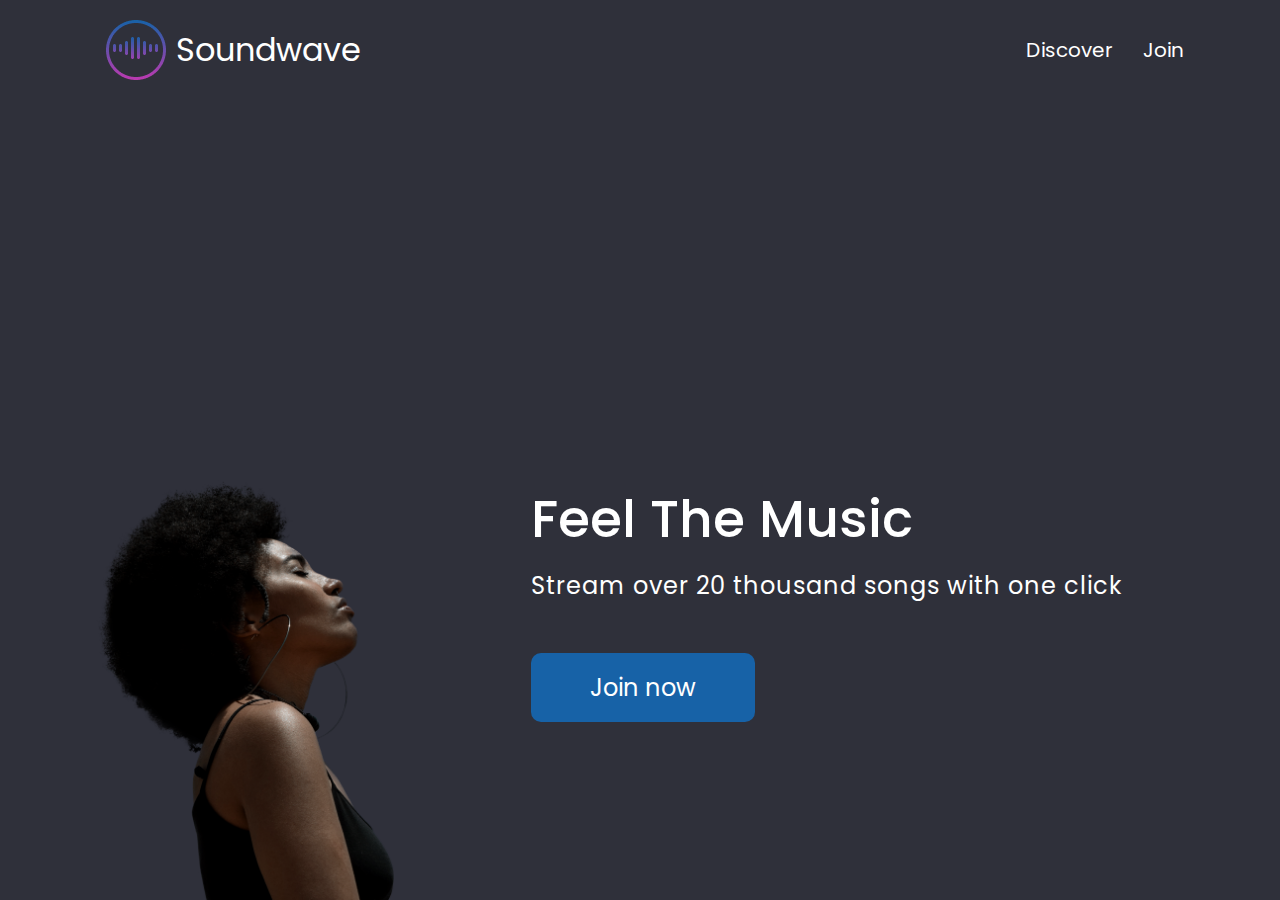
==== commit 67f5ef90: "updated" ====
--- a/index.html
+++ b/index.html
@@ -16,10 +16,12 @@
         <header class="header">
             <div class="max_width">
                 <div class="header-nav">
-                    <div class="header-logo-brand">
-                        <div></div>
-                        <p><a href="index.html">Soundwave</a></p>
-                    </div>
+                    <a href="index.html">
+                        <div class="header-logo-brand">
+                            <div></div>
+                            <a href="index.html">Soundwave</a>
+                        </div>
+                    </a>
                     <nav class="header-nav-container">
                         <button class="mobile-nav-button">
                             <span><i class="fa fa-bars"></i></span>
--- a/style/style.css
+++ b/style/style.css
@@ -4,13 +4,12 @@
   background-color: #2F303A;
   font-family: 'Poppins', sans-serif;
   box-sizing: border-box;
-  /* display: flex;
-  flex-direction: column; */
 }
 
 * {
   padding: 0;
   margin: 0;
+  box-sizing: border-box;
 }
 
 .bodyvh {
@@ -49,11 +48,8 @@
   background-repeat: no-repeat;
 }
 
-.header-logo-brand p {
+.header-logo-brand a {
   padding-left: 10px;
-}
-
-.header-logo-brand a {
   text-decoration: none;
   color: white;
   font-size: 32px;
@@ -108,6 +104,7 @@
     top: 5em;
     flex-direction: column;
     transition: 0.3s;
+    z-index: 100;
   }
 
   .mobile-nav-button {
@@ -361,72 +358,102 @@
 } 
 
 /*login page*/
-.login_page {
-  width: 100%;
+.join-containner {
   margin-top: 20px;
-  padding: 5px;
-  color: white;
-  display: flex;
-  flex-direction: row;
-  justify-content: space-between;
-}
-
-.join-text {
-  margin-left: 68px;
+  color: white;
+  display: flex;
+  align-items: center;
+}
+
+.join-container-text {
+  width: 52%;
   font-size: 72px;
-  align-self: center;
-}
-
-.join-text span {
-  font-size: 92px;
+  text-align: center;
+}
+
+.join-container-text span {
   color: #BC3AB0;
   font-weight: 600;
 }
 
-.form_a {
+.join-container-form {
+  width: 44%;
   background-color: #202027;
-  padding: 10px 20px 0px 20px;
+  padding: 15px 0px;
   line-height: 2;
   border-radius: 10px;
-}
-
-.form_a form {
   display: flex;
   flex-direction: column;
+  align-items: center;
+  /* justify-content: center; */
+}
+
+.join-container-form-form {
+  width: 90%;
+}
+
+.join-container-form-form label {
+  margin-bottom: 5px;
   font-size: 24px;
 }
 
-.form_a input {
-  background-color: #202027;
-  width: 380px;
-  padding: 13px;
+.join-container-form-form input {
+  background-color: transparent;
+  width: 100%;
+  margin-bottom: 5px;
+  padding: 13px 5px;
   border: 1px solid #1762A7;
+  outline: none;
   border-radius: 7px;
 }
 
-.form_a p {
-  margin-left: 5px;
-}
-
-.join_button input {
+.join_button {
   width: 413px;
   margin-top: 33px;
   margin-bottom: 33px;
   border: none;
-  background-color: #1762A7;
+  background-color: #1762A7!important;
   color: white;
   font-size: 18px;
+} 
+
+@media (max-width: 768px) {
+  .join-containner {
+    color: white;
+    flex-direction: column;
+  }
+  
+  .join-container-text {
+    width: 100%;
+    margin-bottom: 10px;
+    font-size: 52px;
+  }
+  
+  .join-container-form {
+    width: 100%;
+  }
+  
+  .join-container-form-form label {
+    font-size: 22px;
+  }
+  
+  .join-container-form-form input {
+    margin-bottom: 10px;
+    border-radius: 5px;
+  }
 }
 
 footer {
+  width: 100%;
   background-color: #202027;
+  /* position: absolute;
+  bottom: 0; */
 }
 
 .footer-end {
-  margin-top: 30px;
-  padding: 5px;
-  display: flex;
-  flex-direction: row;
+  padding: 10px 0px;
+  display: flex;
+  align-items: center;
   justify-content: space-between;
 }
 
@@ -438,6 +465,10 @@
 
 .about-sec {
   align-self: center;
+}
+
+.about-sec a {
+  font-size: 15px;
   font-weight: 600;
 }
 
@@ -446,16 +477,43 @@
   display: inline;
 }
 
-.social-icon {
-  margin-top: 10px;
-  font-size: smaller;
+.social-icon ul {
+  display: flex;
+  align-items: center;
+  justify-content: center;
+  list-style: none;
 }
 
 .social-icon li {
-  padding: 5px;
-  display: inline;
-}
-
-.social-icon span {
- padding: 3px;
- }
+  margin-left: 10px;
+  display: flex;
+  align-items: center;
+  justify-content: center;
+}
+
+.social-icon a {
+  margin-left: 5px;
+  font-size: 15px;
+}
+
+@media (max-width: 768px) {
+  .social-icon ul {
+    display: flex;
+    align-items: center;
+    justify-content: center;
+    list-style: none;
+  }
+
+  .social-icon img {
+    width: 18px;
+    height: 18px;
+  }
+
+  .social-icon a {
+    font-size: 12px;
+  }
+  
+  .about-sec a {
+    font-size: 12px;
+  }
+}